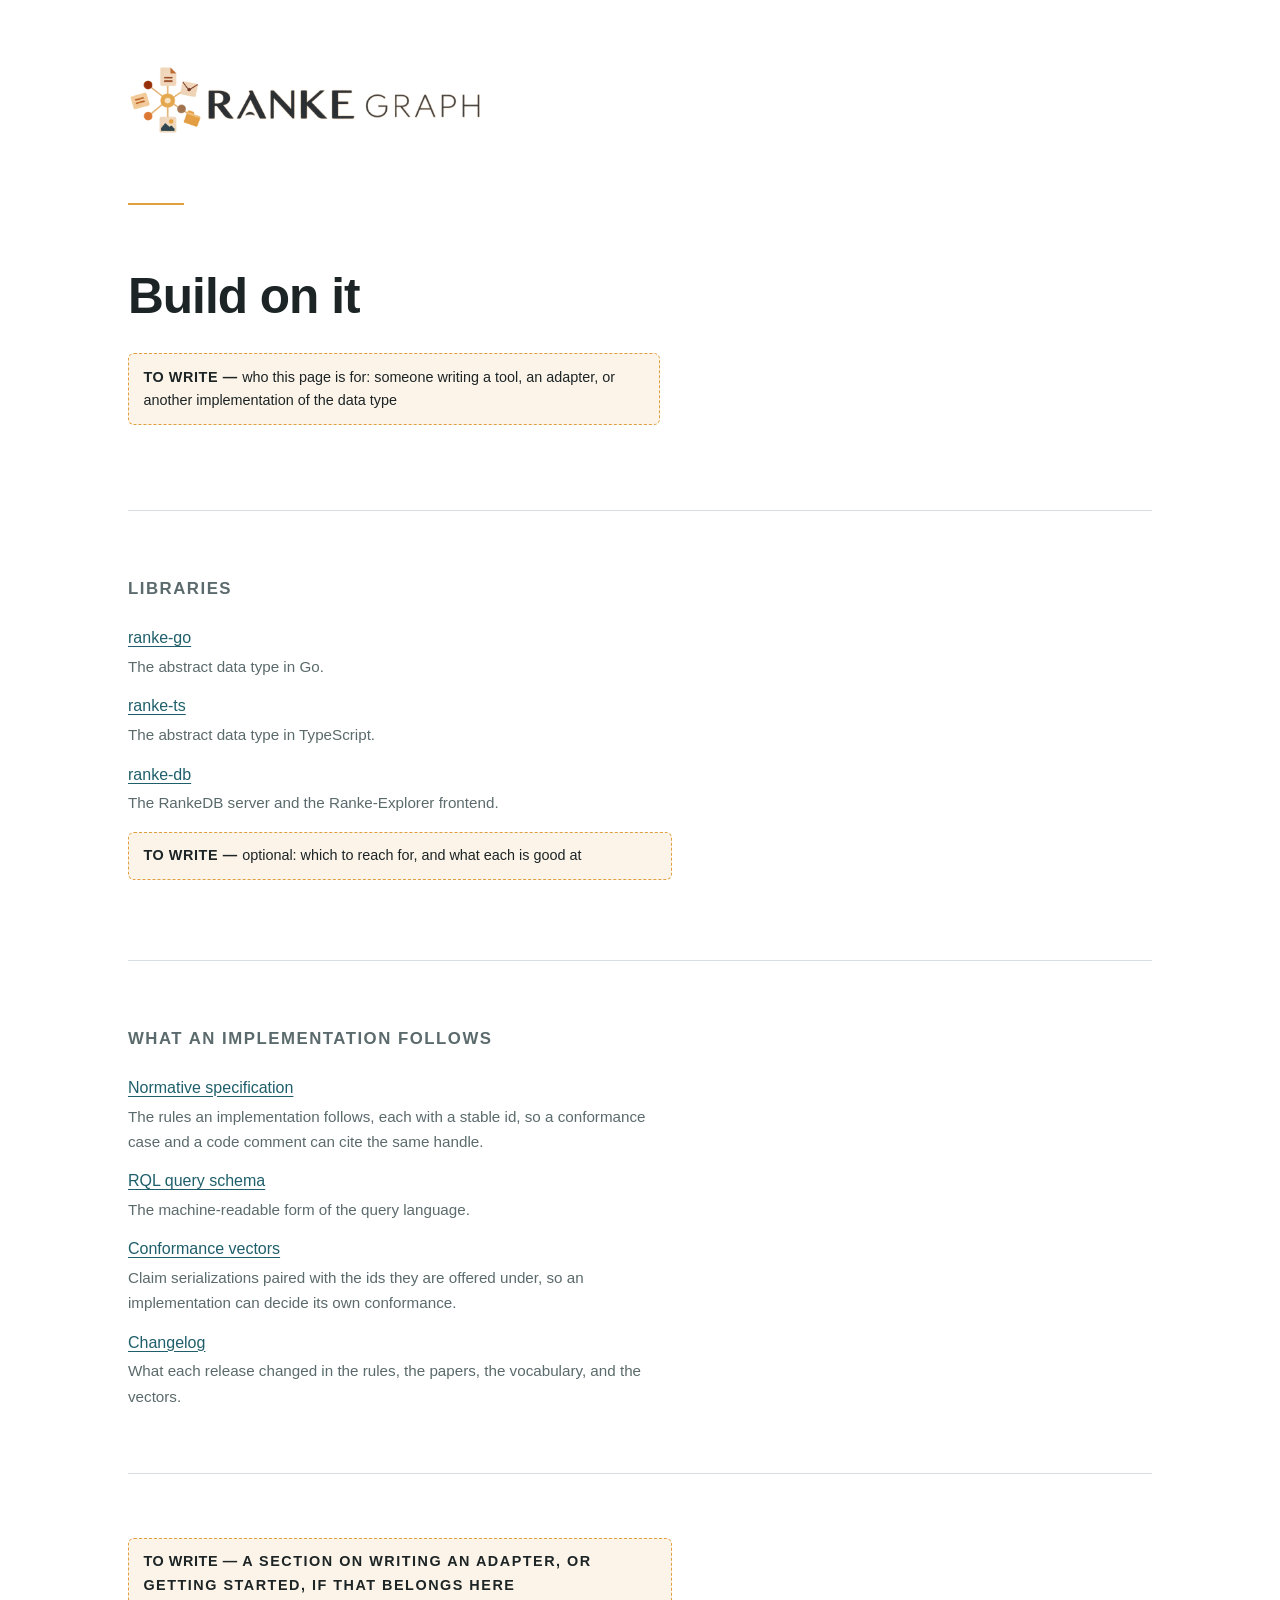
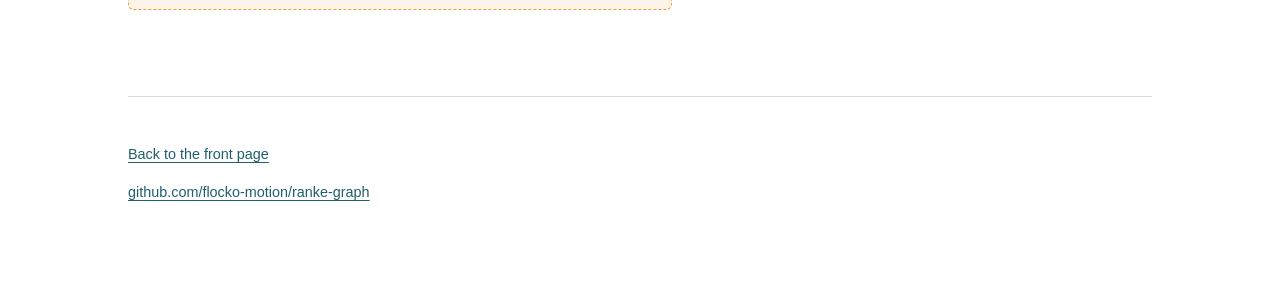
==== website/build.html @ 94971b8c "doc: drafting website" ====
<!doctype html>
<html lang="en">
<head>
<meta charset="utf-8">
<meta name="viewport" content="width=device-width, initial-scale=1">
<title>Build on it — Ranke-Graph</title>
<meta name="description" content="TO WRITE — one sentence for search engines and link previews.">
<link rel="stylesheet" href="style.css">
</head>
<body>
<div class="page">

<header class="slim">
	<a href="index.html"><img class="wordmark" src="../assets/logo.png" alt="Ranke-Graph"></a>
</header>

<main>

<section>
	<h1>Build on it</h1>
	<p class="lead"><span class="todo">who this page is for: someone writing a tool, an adapter, or another implementation of the data type</span></p>
</section>

<section>
	<h2>Libraries</h2>
	<div class="rows">
		<div>
			<a href="https://github.com/flocko-motion/ranke-go">ranke-go</a>
			<span class="what">The abstract data type in Go.</span>
		</div>
		<div>
			<a href="https://github.com/flocko-motion/ranke-ts">ranke-ts</a>
			<span class="what">The abstract data type in TypeScript.</span>
		</div>
		<div>
			<a href="https://github.com/flocko-motion/ranke-db">ranke-db</a>
			<span class="what">The RankeDB server and the Ranke-Explorer frontend.</span>
		</div>
	</div>
	<p><span class="todo">optional: which to reach for, and what each is good at</span></p>
</section>

<section>
	<h2>What an implementation follows</h2>
	<div class="rows">
		<div>
			<a href="https://github.com/flocko-motion/ranke-graph/releases/latest/download/ranke-spec.pdf">Normative specification</a>
			<span class="what">The rules an implementation follows, each with a stable id, so a conformance case and a code comment can cite the same handle.</span>
		</div>
		<div>
			<a href="https://github.com/flocko-motion/ranke-graph/releases/latest/download/rql.schema.json">RQL query schema</a>
			<span class="what">The machine-readable form of the query language.</span>
		</div>
		<div>
			<a href="https://github.com/flocko-motion/ranke-graph/releases/latest/download/ranke-testdata.tar.gz">Conformance vectors</a>
			<span class="what">Claim serializations paired with the ids they are offered under, so an implementation can decide its own conformance.</span>
		</div>
		<div>
			<a href="https://github.com/flocko-motion/ranke-graph/blob/main/CHANGELOG.md">Changelog</a>
			<span class="what">What each release changed in the rules, the papers, the vocabulary, and the vectors.</span>
		</div>
	</div>
</section>

<section>
	<h2><span class="todo">a section on writing an adapter, or getting started, if that belongs here</span></h2>
</section>

</main>

<footer>
	<p><a href="index.html">Back to the front page</a></p>
	<p><a href="https://github.com/flocko-motion/ranke-graph">github.com/flocko-motion/ranke-graph</a></p>
</footer>

</div>
</body>
</html>
---- website/style.css ----
/* Ranke-Graph — landing page.
   No framework, no build, no JavaScript.

   A modern surface with archival warmth in the accents: the ground is
   near-white and the hairlines are cool grey, while the amber and teal
   sampled from the logo appear only where the eye lands. */

:root {
	/* sampled from the logo */
	--ink:        #203030;
	--amber:      #e0a040;
	--terracotta: #b5462a;
	--teal:       #2d5c66;

	color-scheme: light;   /* the page is light, not light-by-default */

	--bg:      #ffffff;
	--surface: #fbfcfc;
	--text:    #1c2426;
	--muted:   #5b6a6c;
	--rule:    #d8dee1;
	--accent:  #1f5f6b;   /* the logo's teal, deepened to carry links */

	--measure: 34rem;      /* comfortable reading width */
	--page:    64rem;      /* outer container */
	--gap:     clamp(2rem, 5vw, 4rem);
}

/* The page is light for every reader: the logo is drawn for a bright ground,
   and the palette is built around it. A dark variant would mean a second set
   of tokens here and a logo that reads on both. */


*, *::before, *::after { box-sizing: border-box; }

html { scroll-behavior: smooth; }

body {
	margin: 0;
	padding: 0 clamp(1rem, 4vw, 2.5rem);
	background: var(--bg);
	color: var(--text);
	font: 16px/1.65 -apple-system, BlinkMacSystemFont, "Segoe UI", Roboto,
	      "Helvetica Neue", Arial, sans-serif;
	-webkit-font-smoothing: antialiased;
}

.page { max-width: var(--page); margin: 0 auto; }

/* ── header ─────────────────────────────────────────────────────────── */

header { padding: var(--gap) 0 0; }
header img { width: min(22rem, 70%); height: auto; display: block; }

/* One warm line on a cool page: the whole archival note, stated once. */
header::after {
	content: "";
	display: block;
	width: 3.5rem;
	height: 2px;
	background: var(--amber);
	margin-top: var(--gap);
}

/* ── typography ─────────────────────────────────────────────────────── */

h1 {
	font-size: clamp(2rem, 5vw, 3.1rem);
	line-height: 1.1;
	letter-spacing: -0.02em;
	margin: 0 0 0.6em;
	max-width: 18ch;
}

h2 {
	font-size: 1.05rem;
	letter-spacing: 0.09em;
	text-transform: uppercase;
	color: var(--muted);
	font-weight: 600;
	margin: 0 0 1.4rem;
}

h3 { font-size: 1.15rem; margin: 0 0 0.35rem; }

p { max-width: var(--measure); }

.lead { font-size: clamp(1.05rem, 2vw, 1.3rem); color: var(--muted); max-width: 46ch; }

a { color: var(--accent); text-underline-offset: 0.18em; }
a:hover { text-decoration-thickness: 2px; }

section { padding: var(--gap) 0; border-top: 1px solid var(--rule); }
section:first-of-type { border-top: 0; }

/* ── the property list ──────────────────────────────────────────────── */

.props { list-style: none; padding: 0; margin: 0; display: grid; gap: 1.6rem; }
@media (min-width: 44rem) { .props { grid-template-columns: 1fr 1fr; gap: 2rem 3rem; } }

.props b { display: block; color: var(--text); }
.props span { color: var(--muted); }

/* ── cards ──────────────────────────────────────────────────────────── */

.cards { display: grid; gap: 1.25rem; }
@media (min-width: 44rem) { .cards { grid-template-columns: 1fr 1fr; } }

.card {
	background: var(--surface);
	border: 1px solid var(--rule);
	border-radius: 10px;
	padding: 1.4rem 1.5rem;
}
.card p { margin: 0.4rem 0 0.9rem; color: var(--muted); font-size: 0.95rem; }
.card .meta { font-size: 0.8rem; letter-spacing: 0.06em; text-transform: uppercase; color: var(--muted); }

/* ── plain link lists ───────────────────────────────────────────────── */

.rows { display: grid; gap: 0.9rem; margin: 0; padding: 0; }
.rows > div { display: grid; gap: 0.15rem; }
.rows .what { color: var(--muted); font-size: 0.95rem; max-width: var(--measure); }

/* ── footer ─────────────────────────────────────────────────────────── */

footer {
	border-top: 1px solid var(--rule);
	padding: 2rem 0 4rem;
	color: var(--muted);
	font-size: 0.9rem;
}

/* ── scaffolding: anything unwritten shouts ─────────────────────────── */

.todo {
	display: block;
	border: 1px dashed var(--amber);
	background: color-mix(in srgb, var(--amber) 12%, transparent);
	color: var(--text);
	padding: 0.7rem 0.9rem;
	border-radius: 6px;
	font-size: 0.9rem;
	max-width: var(--measure);
}
.todo::before { content: "TO WRITE — "; font-weight: 700; letter-spacing: 0.04em; }
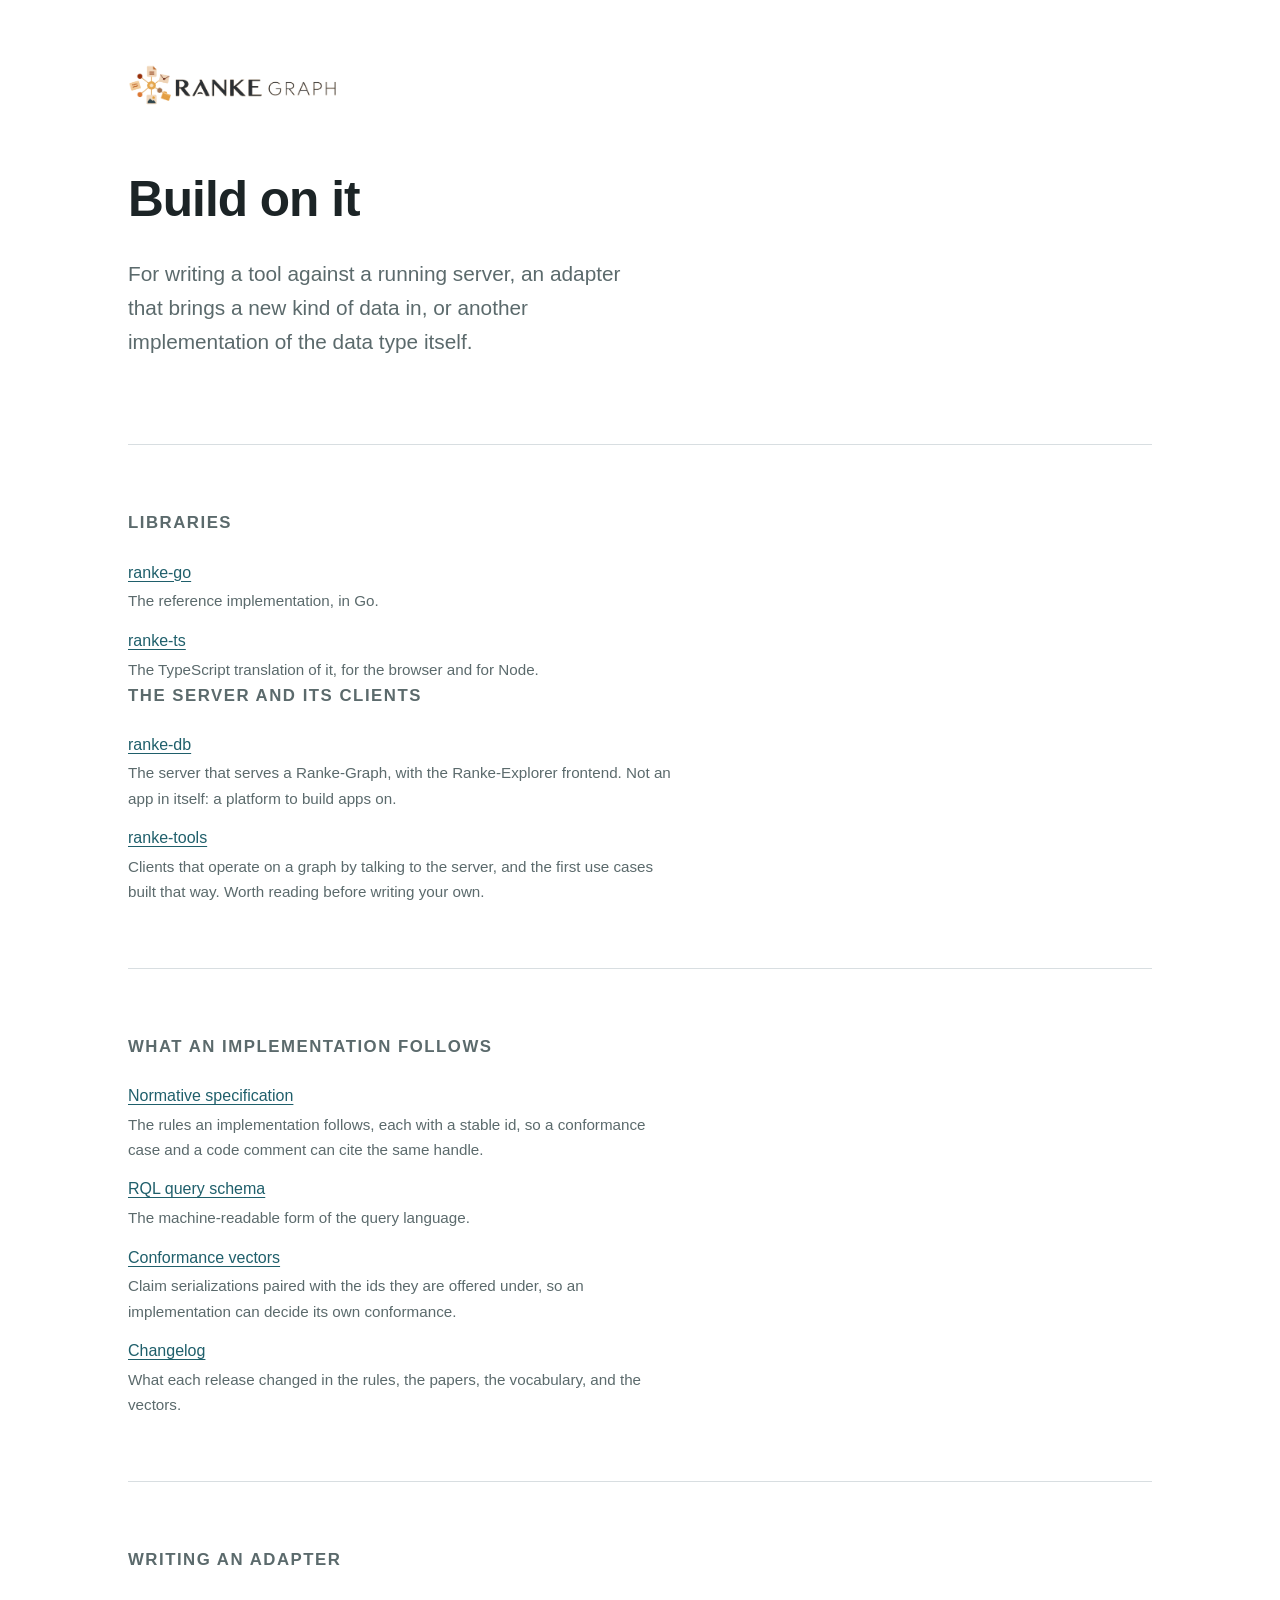
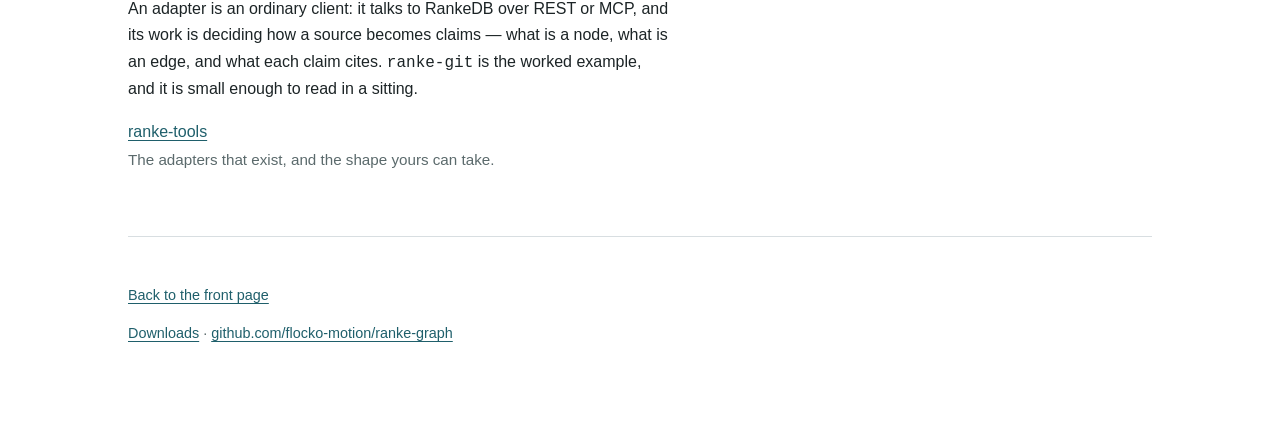
==== commit 47c82b60: "feat: improved website" ====
--- a/website/build.html
+++ b/website/build.html
@@ -4,21 +4,25 @@
 <meta charset="utf-8">
 <meta name="viewport" content="width=device-width, initial-scale=1">
 <title>Build on it — Ranke-Graph</title>
-<meta name="description" content="TO WRITE — one sentence for search engines and link previews.">
+<meta name="description" content="Write a tool, an adapter, or another implementation: the specification, the libraries, the query schema, and the conformance vectors.">
+<link rel="icon" href="assets/favicon-32.png" sizes="32x32">
+<link rel="icon" href="assets/favicon-16.png" sizes="16x16">
+<link rel="apple-touch-icon" href="assets/apple-touch-icon.png">
+<link rel="canonical" href="https://rankegraph.org/build.html">
 <link rel="stylesheet" href="style.css">
 </head>
 <body>
 <div class="page">
 
 <header class="slim">
-	<a href="index.html"><img class="wordmark" src="../assets/logo.png" alt="Ranke-Graph"></a>
+	<a href="index.html"><img class="wordmark" src="assets/logo.png" alt="Ranke-Graph"></a>
 </header>
 
 <main>
 
 <section>
 	<h1>Build on it</h1>
-	<p class="lead"><span class="todo">who this page is for: someone writing a tool, an adapter, or another implementation of the data type</span></p>
+	<p class="lead">For writing a tool against a running server, an adapter that brings a new kind of data in, or another implementation of the data type itself.</p>
 </section>
 
 <section>
@@ -26,18 +30,25 @@
 	<div class="rows">
 		<div>
 			<a href="https://github.com/flocko-motion/ranke-go">ranke-go</a>
-			<span class="what">The abstract data type in Go.</span>
+			<span class="what">The reference implementation, in Go.</span>
 		</div>
 		<div>
 			<a href="https://github.com/flocko-motion/ranke-ts">ranke-ts</a>
-			<span class="what">The abstract data type in TypeScript.</span>
+			<span class="what">The TypeScript translation of it, for the browser and for Node.</span>
+		</div>
+	</div>
+
+	<h2>The server and its clients</h2>
+	<div class="rows">
+		<div>
+			<a href="https://github.com/flocko-motion/ranke-db">ranke-db</a>
+			<span class="what">The server that serves a Ranke-Graph, with the Ranke-Explorer frontend. Not an app in itself: a platform to build apps on.</span>
 		</div>
 		<div>
-			<a href="https://github.com/flocko-motion/ranke-db">ranke-db</a>
-			<span class="what">The RankeDB server and the Ranke-Explorer frontend.</span>
+			<a href="https://github.com/flocko-motion/ranke-tools">ranke-tools</a>
+			<span class="what">Clients that operate on a graph by talking to the server, and the first use cases built that way. Worth reading before writing your own.</span>
 		</div>
 	</div>
-	<p><span class="todo">optional: which to reach for, and what each is good at</span></p>
 </section>
 
 <section>
@@ -63,14 +74,21 @@
 </section>
 
 <section>
-	<h2><span class="todo">a section on writing an adapter, or getting started, if that belongs here</span></h2>
+	<h2>Writing an adapter</h2>
+	<p>An adapter is an ordinary client: it talks to RankeDB over REST or MCP, and its work is deciding how a source becomes claims — what is a node, what is an edge, and what each claim cites. <code>ranke-git</code> is the worked example, and it is small enough to read in a sitting.</p>
+	<div class="rows">
+		<div>
+			<a href="https://github.com/flocko-motion/ranke-tools">ranke-tools</a>
+			<span class="what">The adapters that exist, and the shape yours can take.</span>
+		</div>
+	</div>
 </section>
 
 </main>
 
 <footer>
 	<p><a href="index.html">Back to the front page</a></p>
-	<p><a href="https://github.com/flocko-motion/ranke-graph">github.com/flocko-motion/ranke-graph</a></p>
+	<p><a href="downloads.html">Downloads</a> &middot; <a href="https://github.com/flocko-motion/ranke-graph">github.com/flocko-motion/ranke-graph</a></p>
 </footer>
 
 </div>
--- a/website/style.css
+++ b/website/style.css
@@ -50,7 +50,12 @@
 /* ── header ─────────────────────────────────────────────────────────── */
 
 header { padding: var(--gap) 0 0; }
-header img { width: min(22rem, 70%); height: auto; display: block; }
+.wordmark { width: min(20rem, 62%); height: auto; display: block; }
+
+/* Subpages carry a smaller mark that doubles as the way home. */
+header.slim { padding-bottom: 0; }
+header.slim .wordmark { width: min(13rem, 45%); }
+header.slim::after { display: none; }
 
 /* One warm line on a cool page: the whole archival note, stated once. */
 header::after {
@@ -92,6 +97,52 @@
 
 section { padding: var(--gap) 0; border-top: 1px solid var(--rule); }
 section:first-of-type { border-top: 0; }
+
+/* ── hero ───────────────────────────────────────────────────────────── */
+
+.hero { display: grid; gap: var(--gap); align-items: center; }
+
+@media (min-width: 52rem) {
+	.hero { grid-template-columns: 1fr auto; }
+}
+
+/* An illustration, not a wallpaper: it sits beside the words, never over them. */
+.illustration {
+	width: clamp(9rem, 22vw, 15rem);
+	height: auto;
+	justify-self: center;
+}
+
+/* ── the signpost ───────────────────────────────────────────────────── */
+
+.paths { display: grid; gap: 1rem; }
+@media (min-width: 52rem) { .paths { grid-template-columns: repeat(3, 1fr); } }
+
+.path {
+	display: grid;
+	gap: 0.35rem;
+	align-content: start;
+	padding: 1.3rem 1.4rem;
+	border: 1px solid var(--rule);
+	border-radius: 10px;
+	background: var(--surface);
+	text-decoration: none;
+	color: inherit;
+}
+.path:hover { border-color: var(--accent); }
+.path b { font-size: 1.1rem; color: var(--accent); }
+.path span { color: var(--text); font-size: 0.95rem; }
+.path em { color: var(--muted); font-size: 0.85rem; font-style: normal; }
+
+/* ── subsection heading inside a section ────────────────────────────── */
+
+h3.sub {
+	font-size: 0.95rem;
+	letter-spacing: 0.06em;
+	text-transform: uppercase;
+	color: var(--muted);
+	margin: 2rem 0 1rem;
+}
 
 /* ── the property list ──────────────────────────────────────────────── */
 
